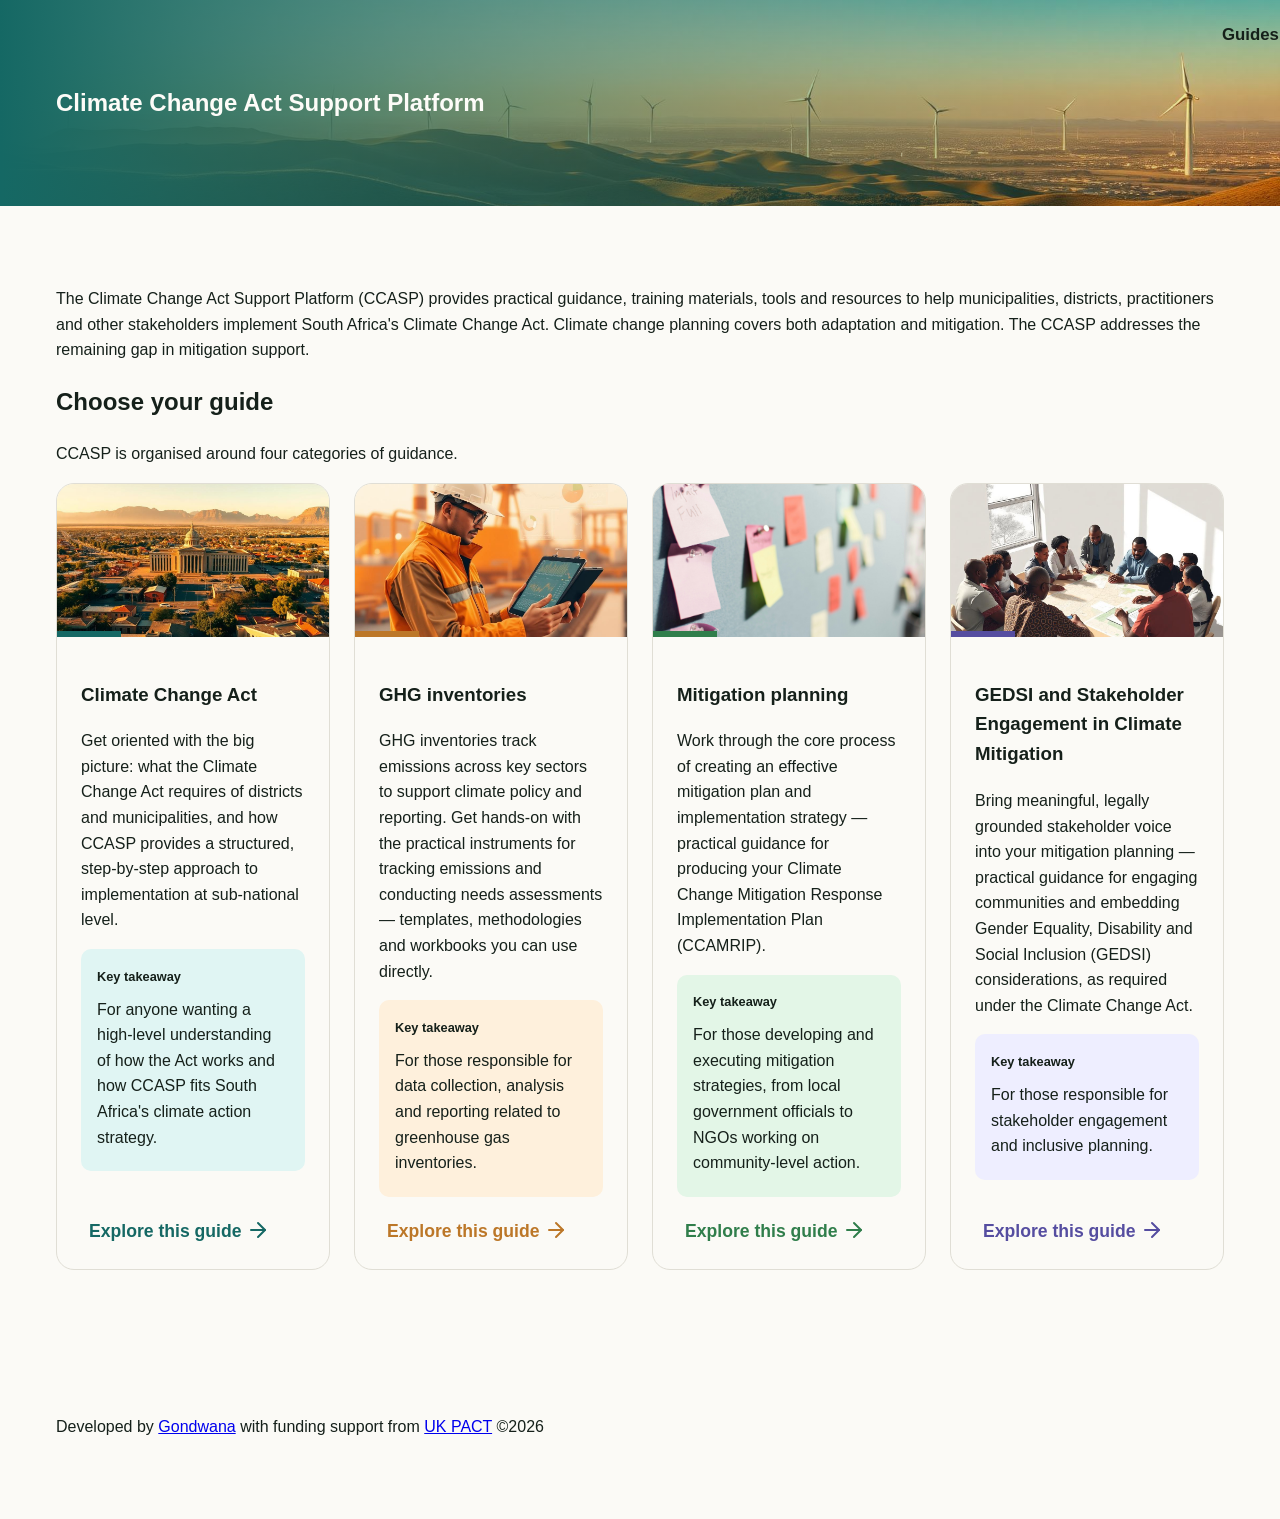
==== index.html @ 38585c21 "Subpages." ====
<!DOCTYPE html>
<html lang="en">
<head>
  <meta charset="UTF-8">
  <meta name="viewport" content="width=device-width, initial-scale=1.0">
  <title>CCASP — Climate Change Act Support Platform</title>
  <meta name="description" content="Guidance, tools, training and resources helping South African municipalities, districts and practitioners implement the mitigation requirements of the Climate Change Act.">
  <meta property="og:title" content="CCASP — Climate Change Act Support Platform">
  <meta property="og:description" content="Practical guidance for GHG inventories, CCAMNRAs and CCAMRIPs at sub-national level in South Africa.">
  <link rel="stylesheet" href="assets/css/styles.css">
  <link rel="icon" href="favicon.ico" type="image/x-icon">
</head>
<body>
  <!-- Header -->
  <!--header class="header">
    <div class="container">
      <h1 class="text-2xl font-bold">Climate Change Act Support Platform</h1>
    </div>
  </header-->

  <!-- Top-right vertical menu -->
  <nav id="vertical-menu" class="vertical-menu">
    <button id="menu-toggle" class="vertical-menu-toggle" aria-label="Open menu" aria-expanded="false">
      <span class="menu-text">Guides</span>
      <!--span class="bar"></span>
      <span class="bar"></span>
      <span class="bar"></span-->
    </button>

    <div id="menu-panel" class="vertical-menu-panel" hidden>
      <a href="https://ukpact2.lateral.co.za/ccasp/cca/" class="menu-link">
        <span class="menu-icon">📘</span>
        <span class="menu-label">Climate Change Act</span>
      </a>
      <a href="https://ukpact2.lateral.co.za/ccasp/ghg-inventories/" class="menu-link">
        <span class="menu-icon">📊</span>
        <span class="menu-label">GHG Inventories</span>
      </a>
      <a href="https://ukpact2.lateral.co.za/ccasp/mitigation-planning/" class="menu-link">
        <span class="menu-icon">📋</span>
        <span class="menu-label">Mitigation Planning</span>
      </a>
      <a href="https://ukpact2.lateral.co.za/ccasp/civil-society-involvement/" class="menu-link">
        <span class="menu-icon">🤝</span>
        <span class="menu-label">GEDSI &amp; Stakeholder Engagement</span>
      </a>
    </div>
  </nav>  

  <!-- Hero Section -->
  <section class="hero section">
    <img src="assets/hero.jpg" alt="Wind turbines on rolling South African hills at golden hour" class="hero-image">
    <div class="hero-overlay"></div>
    <div class="container">
      <reveal-element>
        <div>
          <!--p class="text-xs font-semibold uppercase tracking-wider" style="color: rgba(255, 255, 255, 0.8);">
            Republic of South Africa · Climate Change Act
          </p-->
          <h1 class="text-4xl md:text-6xl font-bold leading-tight mt-4">
            Climate Change Act Support Platform
          </h1>
          <!--p class="mt-6 max-w-2xl text-lg" style="color: rgba(255, 255, 255, 0.9);">
            Guidance, tools and resources to help municipalities, districts and practitioners meet the Climate Change Act’s mitigation requirements in South Africa
          </p-->
          <!--a href="#pathways" class="btn mt-9">
            Find your guide
            <span>→</span>
          </a-->
        </div>
      </reveal-element>
    </div>
  </section>

  <!-- Pathways Section -->
  <section class="section">
    <div class="container">
      <reveal-element>
        <div>
          <p class="mt-3 max-w-2xl text-muted-foreground">
            The Climate Change Act Support Platform (CCASP) provides practical guidance, training materials, tools and resources to help municipalities, districts, practitioners and other stakeholders implement South Africa's Climate Change Act. Climate change planning covers both adaptation and mitigation. The CCASP addresses the remaining gap in mitigation support.
            <!--br>Pick the one that matches the work in front of you.-->
          </p>
          <h2 class="text-3xl md:text-4xl font-bold">Choose your guide</h2>
          <p  id="pathways" class="mt-3 max-w-2xl text-muted-foreground">
            CCASP is organised around four categories of guidance. <!--Pick the one that matches the work in front of you. -->
          </p>
        </div>
      </reveal-element>

      <div  id="pathways" class="mt-12 grid-2">
        <reveal-element class="track-understand">
          <ccasp-keycard img="assets/understand.jpg" href="https://ukpact2.lateral.co.za/ccasp/cca/">
            <!--span slot="for">For municipalities & districts</span-->
            <span slot="title">Climate Change Act</span>
            <span slot="description">Get oriented with the big picture: what the Climate Change Act requires of districts and municipalities, and how CCASP provides a structured, step-by-step approach to implementation at sub-national level.</span>
            <span slot="takeaway">For anyone wanting a high-level understanding of how the Act works and how CCASP fits South Africa's climate action strategy.</span>
          </ccasp-keycard>
        </reveal-element>

        <reveal-element class="track-tools">
          <ccasp-keycard img="assets/tools.jpg" href="https://ukpact2.lateral.co.za/ccasp/ghg-inventories/">
            <!--span slot="for">For practitioners</span-->
            <span slot="title">GHG inventories</span>
            <span slot="description">GHG inventories track emissions across key sectors to support climate policy and reporting. Get hands-on with the practical instruments for tracking emissions and conducting needs assessments — templates, methodologies and workbooks you can use directly.</span>
            <span slot="takeaway">For those responsible for data collection, analysis and reporting related to greenhouse gas inventories.</span>
          </ccasp-keycard>
        </reveal-element>

        <reveal-element class="track-implement">
          <ccasp-keycard img="assets/patrick-perkins-ETRPjvb0KM0-unsplash.jpg" href="https://ukpact2.lateral.co.za/ccasp/mitigation-planning/">
            <!--span slot="for">For stakeholders</span-->
            <span slot="title">Mitigation planning</span>
            <span slot="description">Work through the core process of creating an effective mitigation plan and implementation strategy — practical guidance for producing your Climate Change Mitigation Response Implementation Plan (CCAMRIP).</span>
            <span slot="takeaway">For those developing and executing mitigation strategies, from local government officials to NGOs working on community-level action.</span>
          </ccasp-keycard>
        </reveal-element>

        <reveal-element class="track-training">
          <ccasp-keycard img="assets/implement.jpg" href="https://ukpact2.lateral.co.za/ccasp/civil-society-involvement/">
            <!--span slot="for">For learners & facilitators</span-->
            <span slot="title">GEDSI and Stakeholder Engagement in Climate Mitigation</span>
            <span slot="description">Bring meaningful, legally grounded stakeholder voice into your mitigation planning — practical guidance for engaging communities and embedding Gender Equality, Disability and Social Inclusion (GEDSI) considerations, as required under the Climate Change Act.</span>
            <span slot="takeaway">For those responsible for stakeholder engagement and inclusive planning.</span>
          </ccasp-keycard>
        </reveal-element>        

      </div>
    </div>
  </section>

  <!-- What CCASP Covers -->
  <!--section class="section" style="background-color: var(--secondary); border-top: 1px solid var(--border);">
    <div class="container">
      <reveal-element>
        <div>
          <h2 class="text-2xl md:text-3xl font-bold">What the CCASP covers</h2>
          <p class="mt-3 max-w-3xl">
            The Climate Change Act Support Platform (CCASP) has been developed to assist municipalities, districts, practitioners and other stakeholders in implementing the requirements of South Africa's Climate Change Act.
            <br>The platform provides practical guidance, training materials, tools and resources to strengthen climate change mitigation planning, support legislative compliance, and build institutional capacity for effective climate action.
<p>
Climate change planning encompasses both adaptation and mitigation.
<br>Adaptation focuses on reducing vulnerability and building resilience to the impacts of climate change that are already occurring or are expected in the future.
<br>Mitigation focuses on reducing greenhouse gas (GHG) emissions and enhancing carbon sinks to limit the extent of future climate change. 
<br>While South Africa has made significant progress in supporting adaptation planning through initiatives such as the Let's Respond Toolkit (link to Toolkit website), there remains a need for practical guidance to support climate change mitigation planning and implementation. CCASP has therefore been developed to address this gap.
<p>
The platform provides practical guidance and resources to support:<br>
      <ul class="mt-8 grid gap-3 md:grid-cols-2">
        <reveal-element>
          <li class="flex gap-3 items-start p-4 border border-border bg-card rounded-xl">
            <span class="mt-2 w-1.5 h-1.5 rounded-full bg-track-understand shrink-0"></span>
            <span>Climate Change Mitigation Needs and Response Assessments (CCAMNRAs)</span>
          </li>
        </reveal-element>
        <reveal-element>
          <li class="flex gap-3 items-start p-4 border border-border bg-card rounded-xl">
            <span class="mt-2 w-1.5 h-1.5 rounded-full bg-track-understand shrink-0"></span>
            <span>Climate Change Mitigation Response Implementation Plans (CCAMRIPs)</span>
          </li>
        </reveal-element>
        <reveal-element>
          <li class="flex gap-3 items-start p-4 border border-border bg-card rounded-xl">
            <span class="mt-2 w-1.5 h-1.5 rounded-full bg-track-understand shrink-0"></span>
            <span>Greenhouse gas (GHG) inventory development</span>
          </li>
        </reveal-element>
        <reveal-element>
          <li class="flex gap-3 items-start p-4 border border-border bg-card rounded-xl">
            <span class="mt-2 w-1.5 h-1.5 rounded-full bg-track-understand shrink-0"></span>
            <span>Stakeholder engagement and GEDSI considerations</span>
          </li>
        </reveal-element>
        <reveal-element>
          <li class="flex gap-3 items-start p-4 border border-border bg-card rounded-xl">
            <span class="mt-2 w-1.5 h-1.5 rounded-full bg-track-understand shrink-0"></span>
            <span>Climate change mitigation planning and implementation</span>
          </li>
        </reveal-element>
      </ul>
Together, these modules provide a structured, step-by-step approach to implementing the mitigation requirements of the Climate Change Act at the sub-national level.
<p>
          </p>
        </div>
      </reveal-element>

    </div>
  </section-->

  <!-- Footer -->
  <footer class="section" style="border-top: 0px solid var(--border);">
    <div class="container">
      <p class="text-sm text-muted-foreground">
        Developed by <a href="https://gondwanagroup.co.za/">Gondwana</a> with funding support from <a href="https://ukpact.co.uk">UK PACT</a> &copy;2026
      </p>
    </div>
  </footer>

  <!-- Web Components -->
  <script src="components/reveal-element.js"></script>
  <script>
    const menu = document.getElementById('vertical-menu');
    const toggle = document.getElementById('menu-toggle');
    const panel = document.getElementById('menu-panel');
    const links = panel.querySelectorAll('.menu-link');

    function openMenu() {
      menu.classList.add('active');
      toggle.setAttribute('aria-expanded', 'true');
      //document.body.style.overflow = 'hidden';
    }

    function closeMenu() {
      menu.classList.remove('active');
      toggle.setAttribute('aria-expanded', 'false');
      document.body.style.overflow = '';
    }

    toggle.addEventListener('click', () => {
      const isOpen = menu.classList.contains('active');
      isOpen ? closeMenu() : openMenu();
    });

    // Close on backdrop click
    menu.addEventListener('click', (e) => {
      if (e.target === menu) closeMenu();
    });

    // Close on link click (after navigation begins)
    links.forEach(link => {
      link.addEventListener('click', () => closeMenu());
    });

    // Close on Escape key
    document.addEventListener('keydown', (e) => {
      if (e.key === 'Escape' && menu.classList.contains('active')) closeMenu();
    });
  </script>
</body>
</html>
---- assets/css/styles.css ----
/* Base reset and variables */
:root {
  --radius: 0.625rem;
  --background: oklch(0.985 0.006 95);
  --foreground: oklch(0.23 0.02 160);
  --card: oklch(1 0 0);
  --card-foreground: oklch(0.23 0.02 160);
  --popover: oklch(1 0 0);
  --popover-foreground: oklch(0.23 0.02 160);
  --primary: oklch(0.47 0.075 190);
  --primary-foreground: oklch(0.99 0.005 95);
  --secondary: oklch(0.95 0.012 95);
  --secondary-foreground: oklch(0.23 0.02 160);
  --muted: oklch(0.95 0.012 95);
  --muted-foreground: oklch(0.48 0.015 150);
  --accent: oklch(0.94 0.02 180);
  --accent-foreground: oklch(0.23 0.02 160);
  --destructive: oklch(0.577 0.245 27.325);
  --destructive-foreground: oklch(0.99 0.005 95);
  --border: oklch(0.9 0.012 95);
  --input: oklch(0.9 0.012 95);
  --ring: oklch(0.47 0.075 190);

  /* Track colours */
  --track-understand: oklch(0.47 0.075 190);
  --track-understand-soft: oklch(0.955 0.022 190);
  --track-tools: oklch(0.63 0.125 65);
  --track-tools-soft: oklch(0.96 0.03 75);
  --track-implement: oklch(0.53 0.11 152);
  --track-implement-soft: oklch(0.955 0.028 152);
  --track-training: oklch(0.47 0.13 285);
  --track-training-soft: oklch(0.955 0.025 285);
}

/* Base styles */
body {
  margin: 0;
  font-family: -apple-system, BlinkMacSystemFont, 'Segoe UI', Roboto, sans-serif;
  background-color: var(--background);
  color: var(--foreground);
  line-height: 1.6;
}

* {
  box-sizing: border-box;
}

.container {
  max-width: 1200px;
  margin: 0 auto;
  padding: 0 1rem;
}
/* Utility classes */

.track-understand {
  --track-color: var(--track-understand);
  --track-bg: var(--track-understand);
  --track-bg-soft: var(--track-understand-soft);
}
.track-tools {
  --track-color: var(--track-tools);
  --track-bg: var(--track-tools);
  --track-bg-soft: var(--track-tools-soft);
}
.track-implement {
  --track-color: var(--track-implement);
  --track-bg: var(--track-implement);
  --track-bg-soft: var(--track-implement-soft);
}
.track-training{
  --track-color: var(--track-training);
  --track-bg: var(--track-training);
  --track-bg-soft: var(--track-training-soft);
}
.text-track { color: var(--track-color); }
.bg-track { background-color: var(--track-bg); }
.bg-track-soft { background-color: var(--track-bg-soft); }

/* Button styles */
.btn {
  display: inline-flex;
  align-items: center;
  gap: 0.5rem;
  padding: 0.75rem 1.5rem;
  border-radius: 9999px;
  background-color: var(--background);
  color: var(--foreground);
  text-decoration: none;
  font-weight: 600;
  transition: transform 0.3s ease;
}

.btn:hover {
  transform: translateY(-2px);
}

@media (prefers-reduced-motion: reduce) {
  .btn:hover {
    transform: none;
  }
}

/* Card styles */
.card {
  background: var(--card);
  border: 1px solid var(--border);
  border-radius: var(--radius);
  overflow: hidden;
  transition: transform 0.3s ease, box-shadow 0.3s ease;
  padding: 5px;
}

.card:hover {
  transform: translateY(-4px);
  box-shadow: 2px 2px 5px var(--track-color, red);
  border: 5px solid red;
}

@media (prefers-reduced-motion: reduce) {
  .card:hover {
    transform: none;
  }
}

/* Header styles */
.header {
  padding: 2rem 0;
  border-bottom: 1px solid var(--border);
}

/* Section styles */
.section {
  padding: 4rem 0;
}

/* Grid layout */
.grid-2 {
  display: grid;
  grid-template-columns: repeat(auto-fit, minmax(200px, 1fr));
  gap: 1.5rem;
}

/* Hero section */
.hero {
  position: relative;
  overflow: hidden;
  color: var(--primary-foreground);
}

.hero-image {
  position: absolute;
  top: 0;
  left: 0;
  width: 100%;
  height: 100%;
  object-fit: cover;
  z-index: -1;
}

.hero-overlay {
  position: absolute;
  top: 0;
  left: 0;
  width: 100%;
  height: 100%;
  background: linear-gradient(to right, var(--primary), transparent);
  z-index: -1;
}

/* Track card */
.track-card {
  display: flex;
  flex-direction: column;
  height: 100%;
  border: 1px solid var(--border);
  border-radius: calc(var(--radius) + 8px);
  overflow: hidden;
  transition: transform 0.3s ease, box-shadow 0.3s ease;
}

.track-card:hover {
  transform: translateY(-4px);
  box-shadow: 2px 2px 8px var(--track-color);
}

.track-card-image {
  position: relative;
  aspect-ratio: 16/9;
  overflow: hidden;
}

.track-card-image img {
  width: 100%;
  height: 100%;
  object-fit: cover;
  transition: transform 0.7s ease;
}

.track-card:hover .track-card-image img {
  transform: scale(1.05);
}

.track-card-content {
  flex: 1;
  padding: 1.5rem 1.5rem 0 1.5rem;
}

.track-card-color-bar {
  position: absolute;
  bottom: 0;
  left: 0;
  height: 6px;
  width: 4rem;
  transition: width 0.5s ease;
}

.track-card:hover .track-card-color-bar {
  width: 100%;
}

.track-card a.explore {
  font-size: 1.1em;
  font-weight: bold;
  text-decoration: none;
  &>span.arrow {
    transition: margin-left 0.3s ease;
  }
  &:hover>span.arrow {
    margin-left: 0.3em;
  }
}
.card-bottom {
  display: flex;
  flex-direction: column;
  align-content: end;
  transition: transform 0.3s ease, box-shadow 0.3s ease;
  padding: 0 0 1.5rem 2rem;
}

/* Reveal animation */
.reveal {
  opacity: 0;
  transform: translateY(16px);
  transition: opacity 0.7s ease, transform 0.7s ease;
}

.reveal.visible {
  opacity: 1;
  transform: translateY(0);
}

@media (prefers-reduced-motion: reduce) {
  .reveal {
    transition: none;
    opacity: 1;
    transform: translateY(0);
  }
}

/* Responsive */
@media (max-width: 768px) {
  .grid-2 {
    grid-template-columns: 1fr;
  }
  
  .section {
    padding: 2rem 0;
  }
}

.key-takeaway {
  padding: 0.3em 1em;
  border-radius: 0.625em;
  margin-bottom: 1em;

  &>p:first-child {
    font-weight: bold;
    font-size: 0.8em;
    margin-bottom: 0;
  }
  &>p:nth-child(2) {
    margin-top:0.6em;
  }
}

/* ── Vertical menu ── */

/* Overlay backdrop (optional — dim the hero when menu is open) */
.vertical-menu-overlay {
  position: fixed;
  inset: 0;
  background: rgba(0, 0, 0, 0.3);
  z-index: 99;
  opacity: 0;
  pointer-events: none;
  transition: opacity 0.3s ease;
}
.vertical-menu.active .vertical-menu-overlay {
  opacity: 0.8;
  pointer-events: auto;
}

/* Toggle button */
.vertical-menu-toggle {
  position: fixed;
  top: 1.5rem;
  right: 1.5rem;
  z-index: 100;
  display: flex;
  flex-direction: column;
  gap: 5px;
  width: 40px;
  height: 40px;
  border: none;
  background: transparent;
  cursor: pointer;
  border-radius: 8px;
  transition: background 0.2s ease;
}
.vertical-menu-toggle:hover {
  background: rgba(255, 255, 255, 0.15);
}
.vertical-menu-toggle .bar {
  display: block;
  width: 100%;
  height: 2px;
  background: #fff;
  border-radius: 2px;
  transition: transform 0.3s ease, opacity 0.3s ease;
}

/* Hamburger → X animation */
.vertical-menu.active .vertical-menu-toggle .bar:nth-child(1) {
  transform: translateY(7px) rotate(45deg);
}
.vertical-menu.active .vertical-menu-toggle .bar:nth-child(2) {
  opacity: 0;
}
.vertical-menu.active .vertical-menu-toggle .bar:nth-child(3) {
  transform: translateY(-7px) rotate(-45deg);
}

/* Panel */
.vertical-menu-panel {
  position: fixed;
  top: 50px;
  right: 0;
  width: min(360px, 85vw);
  height: 100vh;
  background: var(--card);
  border-left: 1px solid var(--border);
  border-top-left-radius: calc(var(--radius) + 8px);
  border-bottom-left-radius: calc(var(--radius) + 8px);
  z-index: 100;
  transform: translateX(100%);
  transition: transform 0.35s cubic-bezier(0.4, 0, 0.2, 1);
  display: flex;
  flex-direction: column;
  padding: 2rem 0;
  overflow-y: auto;
}
.vertical-menu.active .vertical-menu-panel {
  transform: translateX(0);
}

.menu-text {
  text-decoration: none;
  font-size: 1.05rem;
  font-weight: 600;
  color: var(--foreground);
}
/* Menu links */
.menu-link {
  display: flex;
  align-items: center;
  gap: 1rem;
  padding: 1rem 2rem;
  text-decoration: none;
  color: var(--foreground);
  font-size: 1.05rem;
  font-weight: 500;
  transition: background 0.2s ease, padding-left 0.2s ease;
  border-bottom: 1px solid var(--border);
}
.menu-link:last-child {
  border-bottom: none;
}
.menu-link:hover {
  background: var(--secondary);
  padding-left: 2.5rem;
}
.menu-link .menu-icon {
  font-size: 1.4rem;
  width: 2rem;
  text-align: center;
}
.menu-link .menu-label {
  flex: 1;
}

/* Close button */
.menu-close {
  margin-top: auto;
  padding: 1rem 2rem;
  text-align: right;
  background: transparent;
  border: none;
  color: var(--muted-foreground);
  cursor: pointer;
  font-size: 0.85rem;
  letter-spacing: 0.5px;
  text-transform: uppercase;
}
.menu-close:hover {
  color: var(--foreground);
}

/* ── Responsive: hide menu on desktop, show on small screens ── */
@media (min-width: 768px) {
  .vertical-menu-toggle {
    /*display: none;*/
  }
  .vertical-menu-panel {
    /* Keep panel hidden on desktop */
  }
}

.footer {
  text-align: center; padding: 2rem; font-size: .85rem;
  border-top: 1px solid var(--border); color: #777;
}
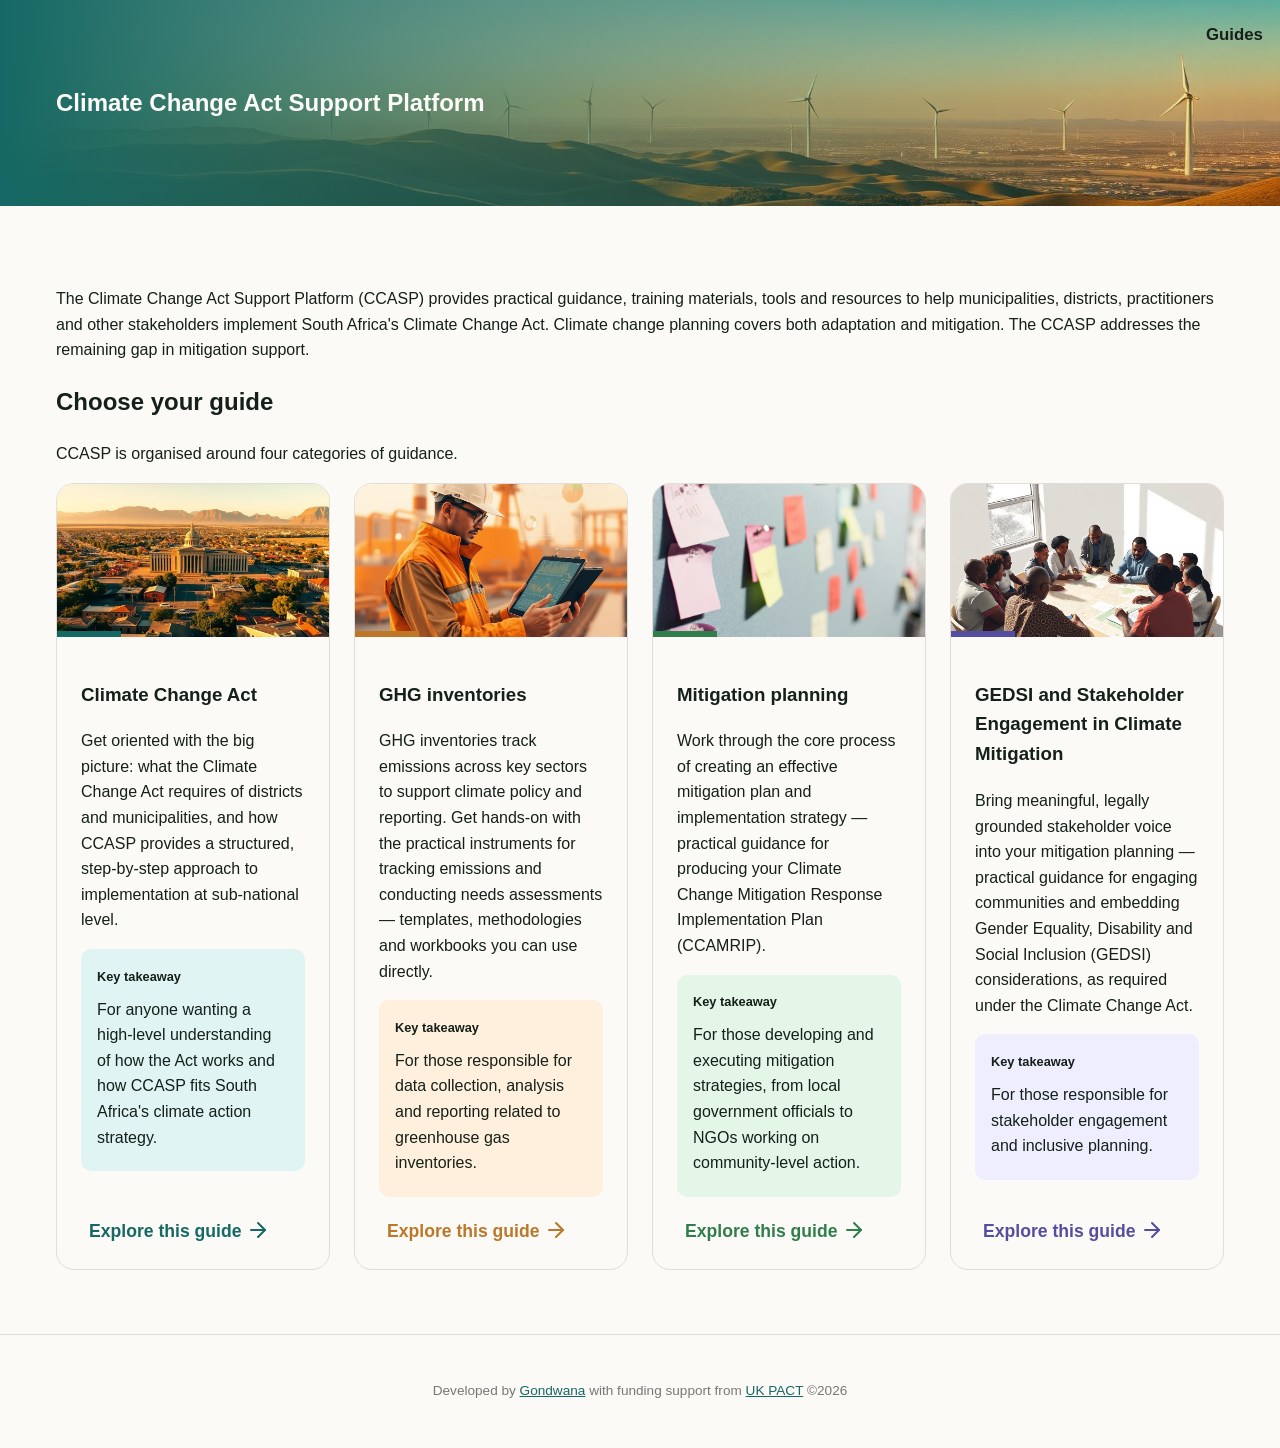
==== commit 7d760812: "Minor menu reposition" ====
--- a/index.html
+++ b/index.html
@@ -90,7 +90,7 @@
 
       <div  id="pathways" class="mt-12 grid-2">
         <reveal-element class="track-understand">
-          <ccasp-keycard img="assets/understand.jpg" href="https://ukpact2.lateral.co.za/ccasp/cca/">
+          <ccasp-keycard img="assets/understand.jpg" href="cca.html"accesskey> <!-- href="https://ukpact2.lateral.co.za/ccasp/cca/"> -->
             <!--span slot="for">For municipalities & districts</span-->
             <span slot="title">Climate Change Act</span>
             <span slot="description">Get oriented with the big picture: what the Climate Change Act requires of districts and municipalities, and how CCASP provides a structured, step-by-step approach to implementation at sub-national level.</span>
@@ -99,7 +99,7 @@
         </reveal-element>
 
         <reveal-element class="track-tools">
-          <ccasp-keycard img="assets/tools.jpg" href="https://ukpact2.lateral.co.za/ccasp/ghg-inventories/">
+          <ccasp-keycard img="assets/tools.jpg" href="ghg-inventories.html"> <!--href="ghg.html">  href="https://ukpact2.lateral.co.za/ccasp/ghg-inventories/"> -->
             <!--span slot="for">For practitioners</span-->
             <span slot="title">GHG inventories</span>
             <span slot="description">GHG inventories track emissions across key sectors to support climate policy and reporting. Get hands-on with the practical instruments for tracking emissions and conducting needs assessments — templates, methodologies and workbooks you can use directly.</span>
@@ -108,7 +108,7 @@
         </reveal-element>
 
         <reveal-element class="track-implement">
-          <ccasp-keycard img="assets/patrick-perkins-ETRPjvb0KM0-unsplash.jpg" href="https://ukpact2.lateral.co.za/ccasp/mitigation-planning/">
+          <ccasp-keycard img="assets/patrick-perkins-ETRPjvb0KM0-unsplash.jpg" href="mitigationplanning.html"> <!--href="https://ukpact2.lateral.co.za/ccasp/mitigation-planning/"> -->
             <!--span slot="for">For stakeholders</span-->
             <span slot="title">Mitigation planning</span>
             <span slot="description">Work through the core process of creating an effective mitigation plan and implementation strategy — practical guidance for producing your Climate Change Mitigation Response Implementation Plan (CCAMRIP).</span>
@@ -117,7 +117,7 @@
         </reveal-element>
 
         <reveal-element class="track-training">
-          <ccasp-keycard img="assets/implement.jpg" href="https://ukpact2.lateral.co.za/ccasp/civil-society-involvement/">
+          <ccasp-keycard img="assets/implement.jpg" href="stakeholder.html"> <!--href="https://ukpact2.lateral.co.za/ccasp/civil-society-involvement/"> -->
             <!--span slot="for">For learners & facilitators</span-->
             <span slot="title">GEDSI and Stakeholder Engagement in Climate Mitigation</span>
             <span slot="description">Bring meaningful, legally grounded stakeholder voice into your mitigation planning — practical guidance for engaging communities and embedding Gender Equality, Disability and Social Inclusion (GEDSI) considerations, as required under the Climate Change Act.</span>
@@ -187,12 +187,8 @@
   </section-->
 
   <!-- Footer -->
-  <footer class="section" style="border-top: 0px solid var(--border);">
-    <div class="container">
-      <p class="text-sm text-muted-foreground">
-        Developed by <a href="https://gondwanagroup.co.za/">Gondwana</a> with funding support from <a href="https://ukpact.co.uk">UK PACT</a> &copy;2026
-      </p>
-    </div>
+  <footer class="footer">
+    <p>Developed by <a href="https://gondwanagroup.co.za/" style="color:var(--primary);">Gondwana</a> with funding support from <a href="https://ukpact.co.uk" style="color:var(--primary);">UK PACT</a> &copy;2026</p>
   </footer>
 
   <!-- Web Components -->
--- a/assets/css/styles.css
+++ b/assets/css/styles.css
@@ -304,7 +304,7 @@
 .vertical-menu-toggle {
   position: fixed;
   top: 1.5rem;
-  right: 1.5rem;
+  right: 2.5rem;
   z-index: 100;
   display: flex;
   flex-direction: column;
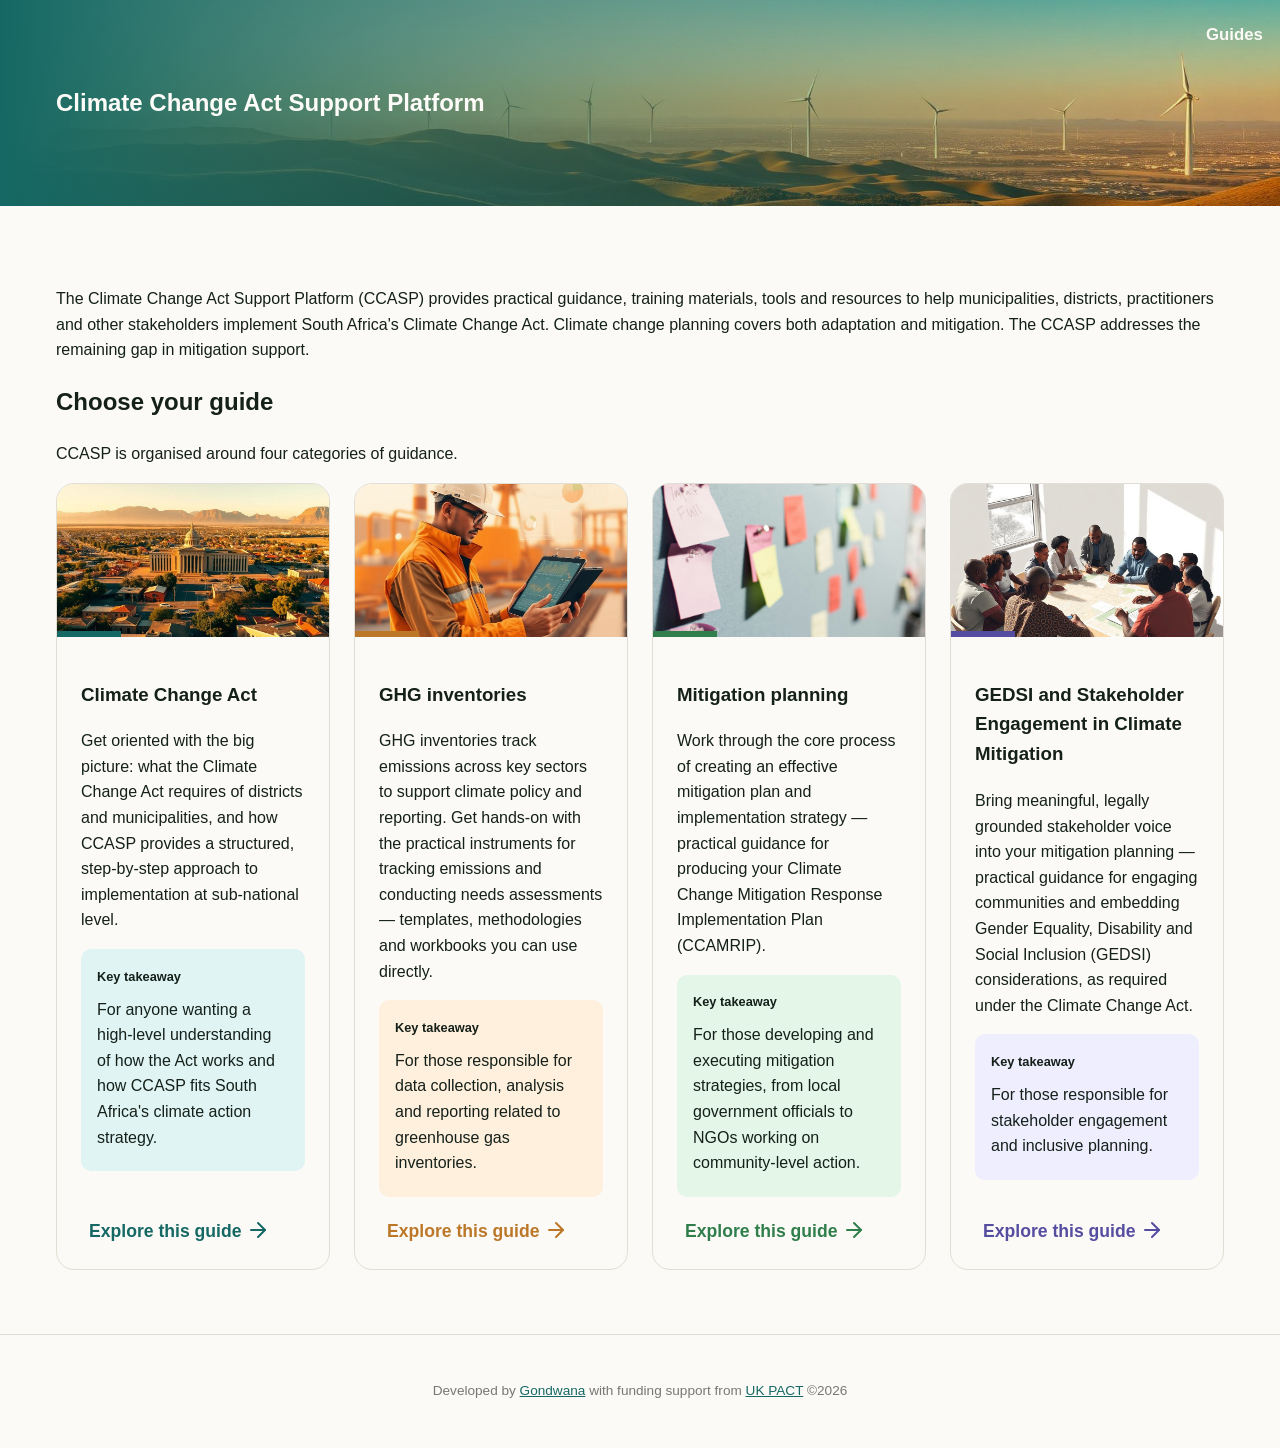
==== commit 0b317cde: "Fix menu links" ====
--- a/index.html
+++ b/index.html
@@ -28,19 +28,19 @@
     </button>
 
     <div id="menu-panel" class="vertical-menu-panel" hidden>
-      <a href="https://ukpact2.lateral.co.za/ccasp/cca/" class="menu-link">
+      <a href="cca.html" class="menu-link">
         <span class="menu-icon">📘</span>
         <span class="menu-label">Climate Change Act</span>
       </a>
-      <a href="https://ukpact2.lateral.co.za/ccasp/ghg-inventories/" class="menu-link">
+      <a href="ghg-inventories.html" class="menu-link">
         <span class="menu-icon">📊</span>
         <span class="menu-label">GHG Inventories</span>
       </a>
-      <a href="https://ukpact2.lateral.co.za/ccasp/mitigation-planning/" class="menu-link">
+      <a href="mitigationplanning.html" class="menu-link">
         <span class="menu-icon">📋</span>
         <span class="menu-label">Mitigation Planning</span>
       </a>
-      <a href="https://ukpact2.lateral.co.za/ccasp/civil-society-involvement/" class="menu-link">
+      <a href="stakeholder.html" class="menu-link">
         <span class="menu-icon">🤝</span>
         <span class="menu-label">GEDSI &amp; Stakeholder Engagement</span>
       </a>
@@ -90,7 +90,7 @@
 
       <div  id="pathways" class="mt-12 grid-2">
         <reveal-element class="track-understand">
-          <ccasp-keycard img="assets/understand.jpg" href="cca.html"accesskey> <!-- href="https://ukpact2.lateral.co.za/ccasp/cca/"> -->
+          <ccasp-keycard img="assets/understand.jpg" href="cca.html"> <!-- href="https://ukpact2.lateral.co.za/ccasp/cca/"> -->
             <!--span slot="for">For municipalities & districts</span-->
             <span slot="title">Climate Change Act</span>
             <span slot="description">Get oriented with the big picture: what the Climate Change Act requires of districts and municipalities, and how CCASP provides a structured, step-by-step approach to implementation at sub-national level.</span>
--- a/assets/css/styles.css
+++ b/assets/css/styles.css
@@ -367,7 +367,8 @@
   text-decoration: none;
   font-size: 1.05rem;
   font-weight: 600;
-  color: var(--foreground);
+  /*color: var(--foreground);*/
+  color: var(--background);
 }
 /* Menu links */
 .menu-link {
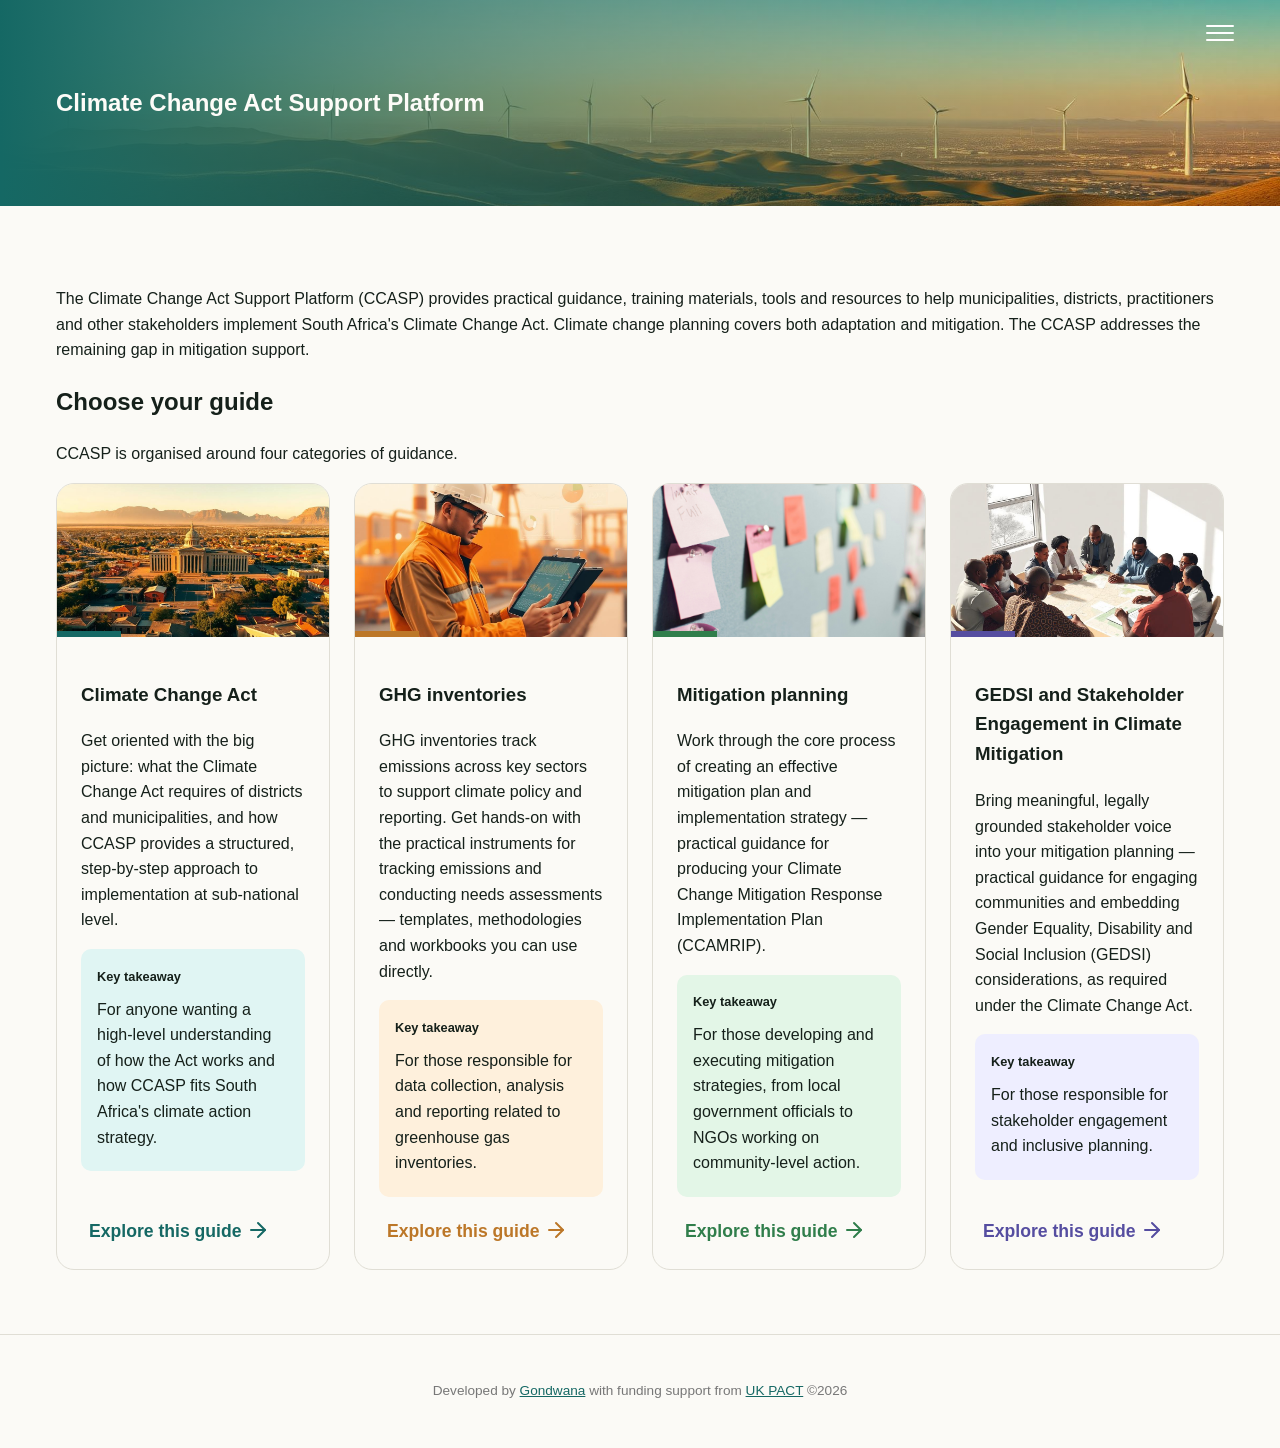
==== commit c13ab72a: "Reinstate 3 lines" ====
--- a/index.html
+++ b/index.html
@@ -21,10 +21,10 @@
   <!-- Top-right vertical menu -->
   <nav id="vertical-menu" class="vertical-menu">
     <button id="menu-toggle" class="vertical-menu-toggle" aria-label="Open menu" aria-expanded="false">
-      <span class="menu-text">Guides</span>
-      <!--span class="bar"></span>
+      <!--span class="menu-text">Guides</span-->
       <span class="bar"></span>
-      <span class="bar"></span-->
+      <span class="bar"></span>
+      <span class="bar"></span>
     </button>
 
     <div id="menu-panel" class="vertical-menu-panel" hidden>
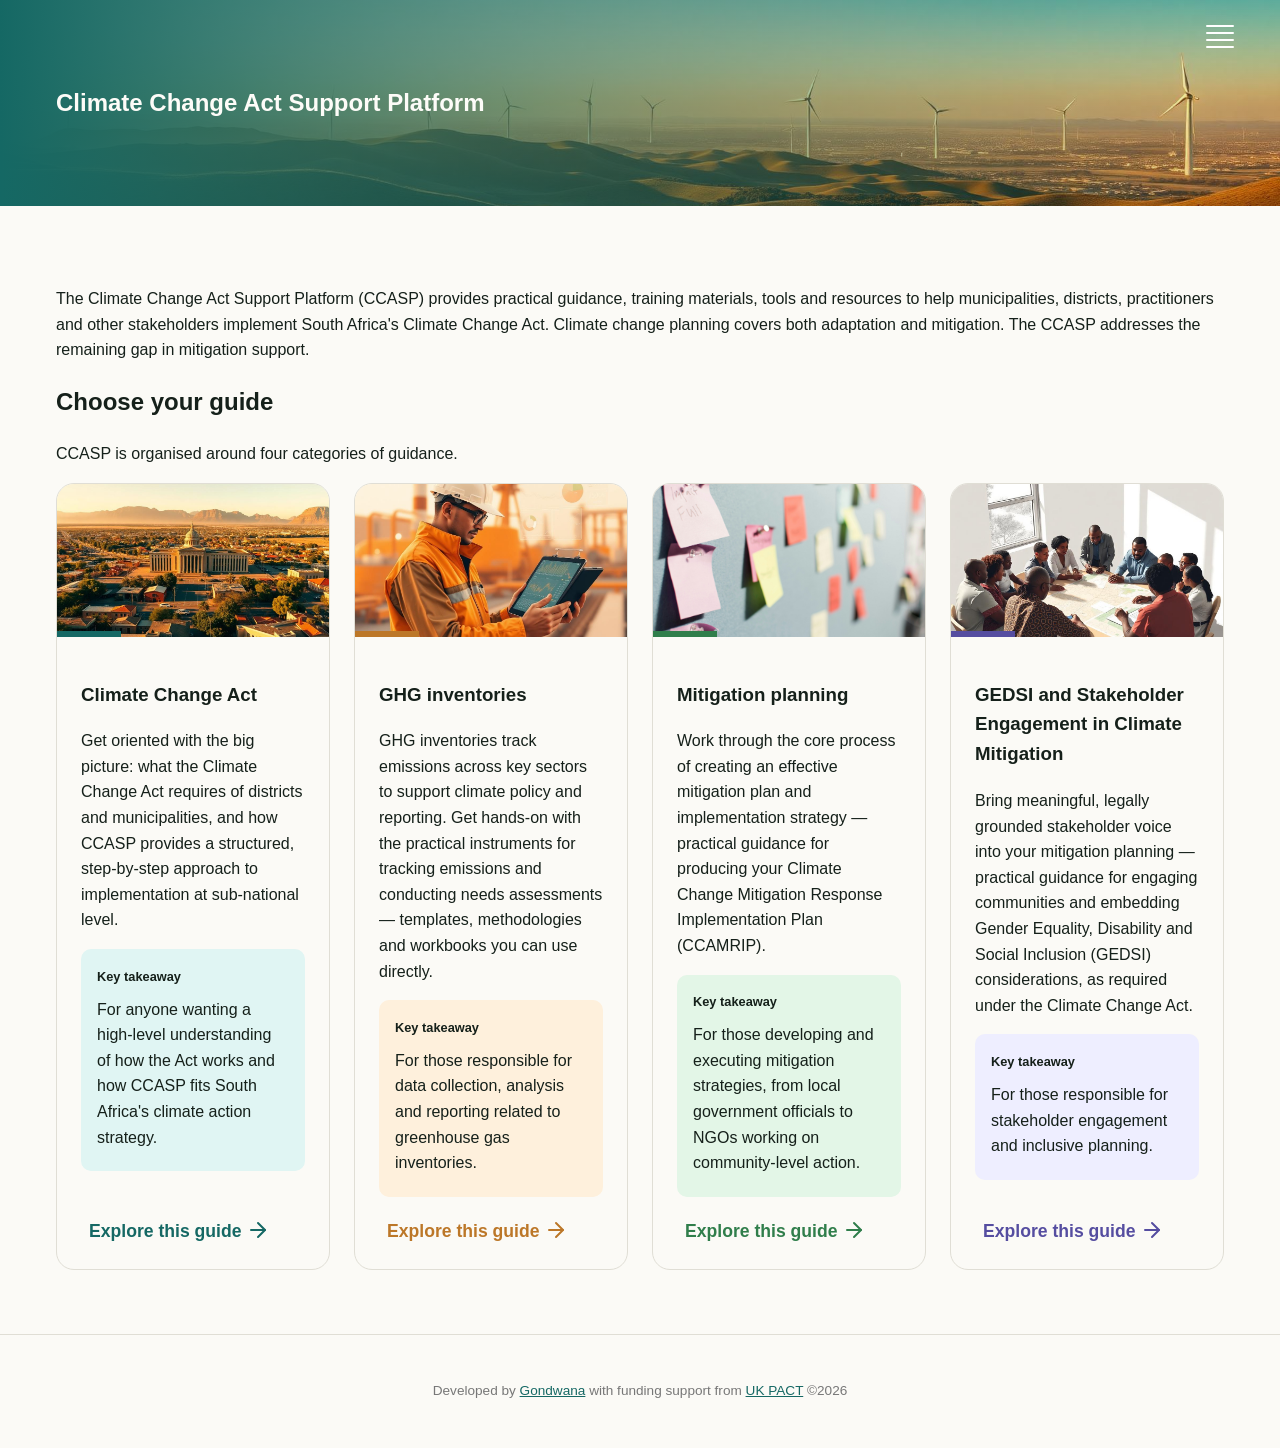
==== commit 2314f510: "Add extra bar to 'menu'  - comment out GHG top blurb" ====
--- a/index.html
+++ b/index.html
@@ -22,6 +22,7 @@
   <nav id="vertical-menu" class="vertical-menu">
     <button id="menu-toggle" class="vertical-menu-toggle" aria-label="Open menu" aria-expanded="false">
       <!--span class="menu-text">Guides</span-->
+      <span class="bar"></span>
       <span class="bar"></span>
       <span class="bar"></span>
       <span class="bar"></span>
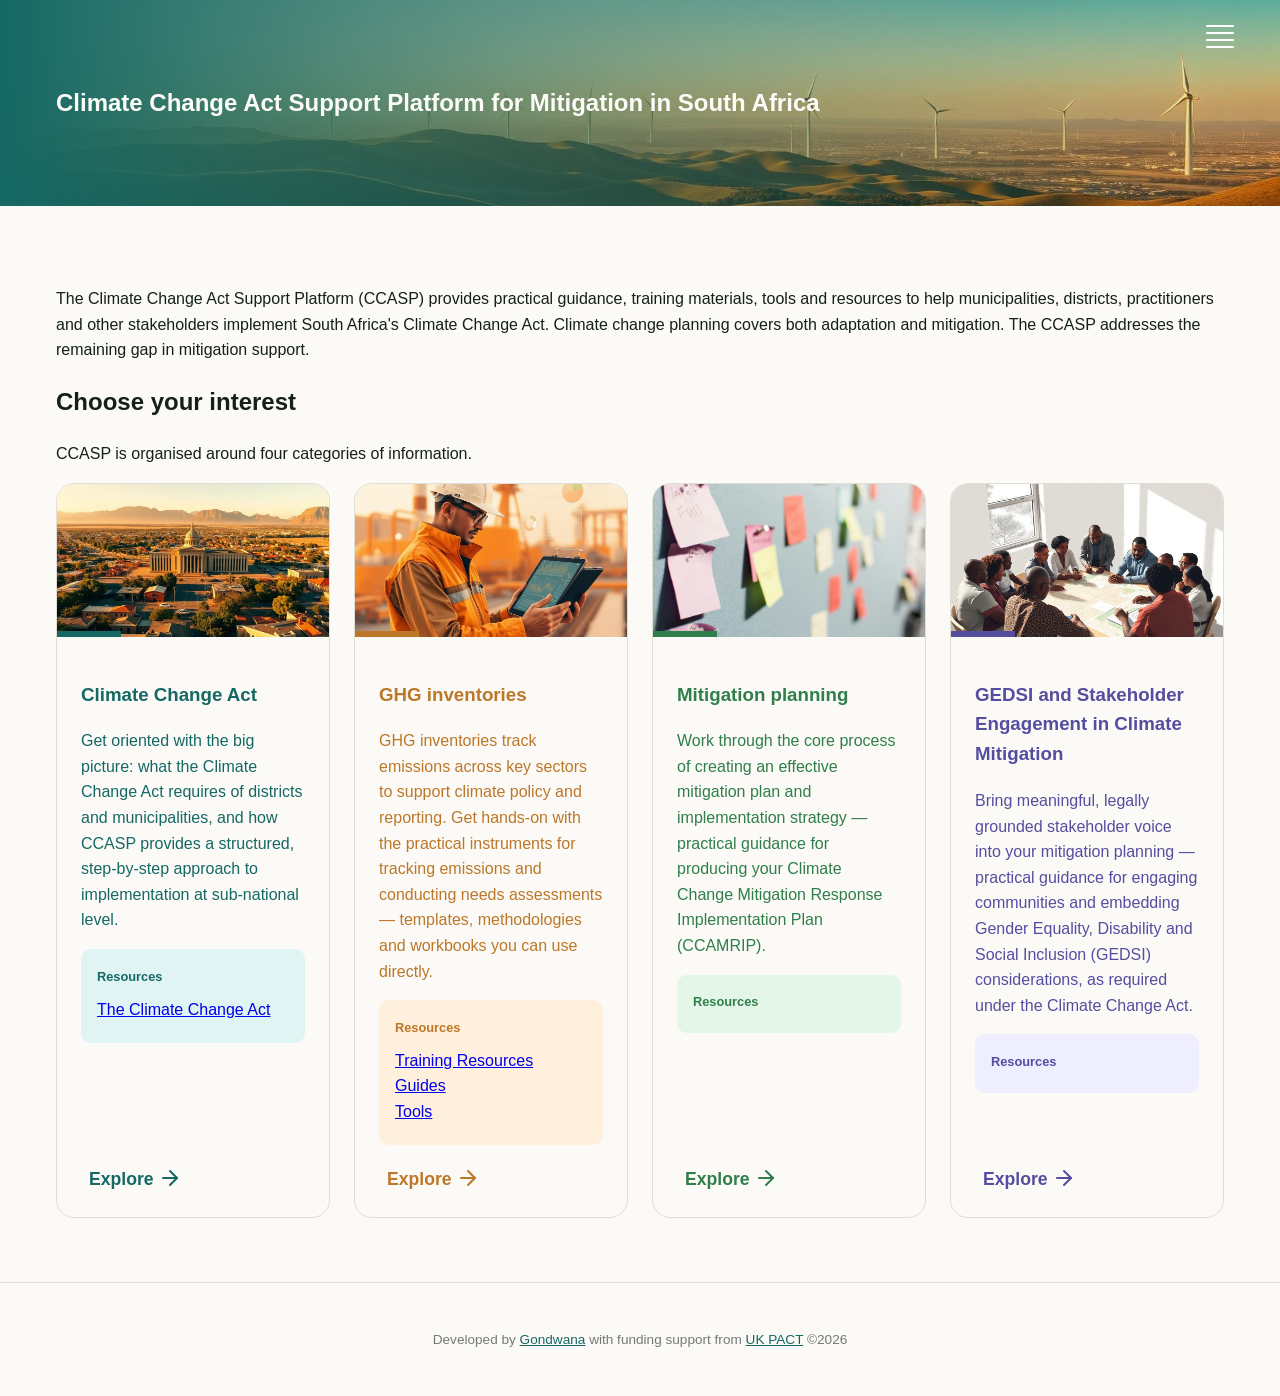
==== commit e166ede6: "Fri meet changes" ====
--- a/index.html
+++ b/index.html
@@ -59,7 +59,8 @@
             Republic of South Africa · Climate Change Act
           </p-->
           <h1 class="text-4xl md:text-6xl font-bold leading-tight mt-4">
-            Climate Change Act Support Platform
+            Climate Change Act Support Platform for
+            Mitigation in South Africa
           </h1>
           <!--p class="mt-6 max-w-2xl text-lg" style="color: rgba(255, 255, 255, 0.9);">
             Guidance, tools and resources to help municipalities, districts and practitioners meet the Climate Change Act’s mitigation requirements in South Africa
@@ -82,9 +83,9 @@
             The Climate Change Act Support Platform (CCASP) provides practical guidance, training materials, tools and resources to help municipalities, districts, practitioners and other stakeholders implement South Africa's Climate Change Act. Climate change planning covers both adaptation and mitigation. The CCASP addresses the remaining gap in mitigation support.
             <!--br>Pick the one that matches the work in front of you.-->
           </p>
-          <h2 class="text-3xl md:text-4xl font-bold">Choose your guide</h2>
+          <h2 class="text-3xl md:text-4xl font-bold">Choose your interest</h2>
           <p  id="pathways" class="mt-3 max-w-2xl text-muted-foreground">
-            CCASP is organised around four categories of guidance. <!--Pick the one that matches the work in front of you. -->
+            CCASP is organised around four categories of information. <!--Pick the one that matches the work in front of you. -->
           </p>
         </div>
       </reveal-element>
@@ -95,7 +96,9 @@
             <!--span slot="for">For municipalities & districts</span-->
             <span slot="title">Climate Change Act</span>
             <span slot="description">Get oriented with the big picture: what the Climate Change Act requires of districts and municipalities, and how CCASP provides a structured, step-by-step approach to implementation at sub-national level.</span>
-            <span slot="takeaway">For anyone wanting a high-level understanding of how the Act works and how CCASP fits South Africa's climate action strategy.</span>
+            <span slot="takeaway">
+              <a href="https://www.dffe.gov.za/sites/default/files/legislations/cca_assented_g50966vol709n5050.pdf">The Climate Change Act</a>
+            </span>
           </ccasp-keycard>
         </reveal-element>
 
@@ -104,7 +107,11 @@
             <!--span slot="for">For practitioners</span-->
             <span slot="title">GHG inventories</span>
             <span slot="description">GHG inventories track emissions across key sectors to support climate policy and reporting. Get hands-on with the practical instruments for tracking emissions and conducting needs assessments — templates, methodologies and workbooks you can use directly.</span>
-            <span slot="takeaway">For those responsible for data collection, analysis and reporting related to greenhouse gas inventories.</span>
+            <span slot="takeaway"><a href="https://ukpact.lateral.co.za/files/">Training Resources
+              <br/>Guides
+              <br/>Tools
+              </a>
+            </span>
           </ccasp-keycard>
         </reveal-element>
 
@@ -113,7 +120,7 @@
             <!--span slot="for">For stakeholders</span-->
             <span slot="title">Mitigation planning</span>
             <span slot="description">Work through the core process of creating an effective mitigation plan and implementation strategy — practical guidance for producing your Climate Change Mitigation Response Implementation Plan (CCAMRIP).</span>
-            <span slot="takeaway">For those developing and executing mitigation strategies, from local government officials to NGOs working on community-level action.</span>
+            <span slot="takeaway"></span>
           </ccasp-keycard>
         </reveal-element>
 
@@ -122,7 +129,7 @@
             <!--span slot="for">For learners & facilitators</span-->
             <span slot="title">GEDSI and Stakeholder Engagement in Climate Mitigation</span>
             <span slot="description">Bring meaningful, legally grounded stakeholder voice into your mitigation planning — practical guidance for engaging communities and embedding Gender Equality, Disability and Social Inclusion (GEDSI) considerations, as required under the Climate Change Act.</span>
-            <span slot="takeaway">For those responsible for stakeholder engagement and inclusive planning.</span>
+            <span slot="takeaway"></span>
           </ccasp-keycard>
         </reveal-element>        
 
--- a/assets/css/styles.css
+++ b/assets/css/styles.css
@@ -56,6 +56,7 @@
   --track-color: var(--track-understand);
   --track-bg: var(--track-understand);
   --track-bg-soft: var(--track-understand-soft);
+  text-decoration: none;
 }
 .track-tools {
   --track-color: var(--track-tools);
@@ -229,6 +230,21 @@
     margin-left: 0.3em;
   }
 }
+.track-card a.top {
+  display: flex;
+  flex-direction: column;
+  height: 100%;
+  /*font-size: 1.1em;
+  font-weight: bold;*/
+  text-decoration: none;
+  &>span.arrow {
+    transition: margin-left 0.3s ease;
+  }
+  &:hover>span.arrow {
+    margin-left: 0.3em;
+  }
+}
+
 .card-bottom {
   display: flex;
   flex-direction: column;
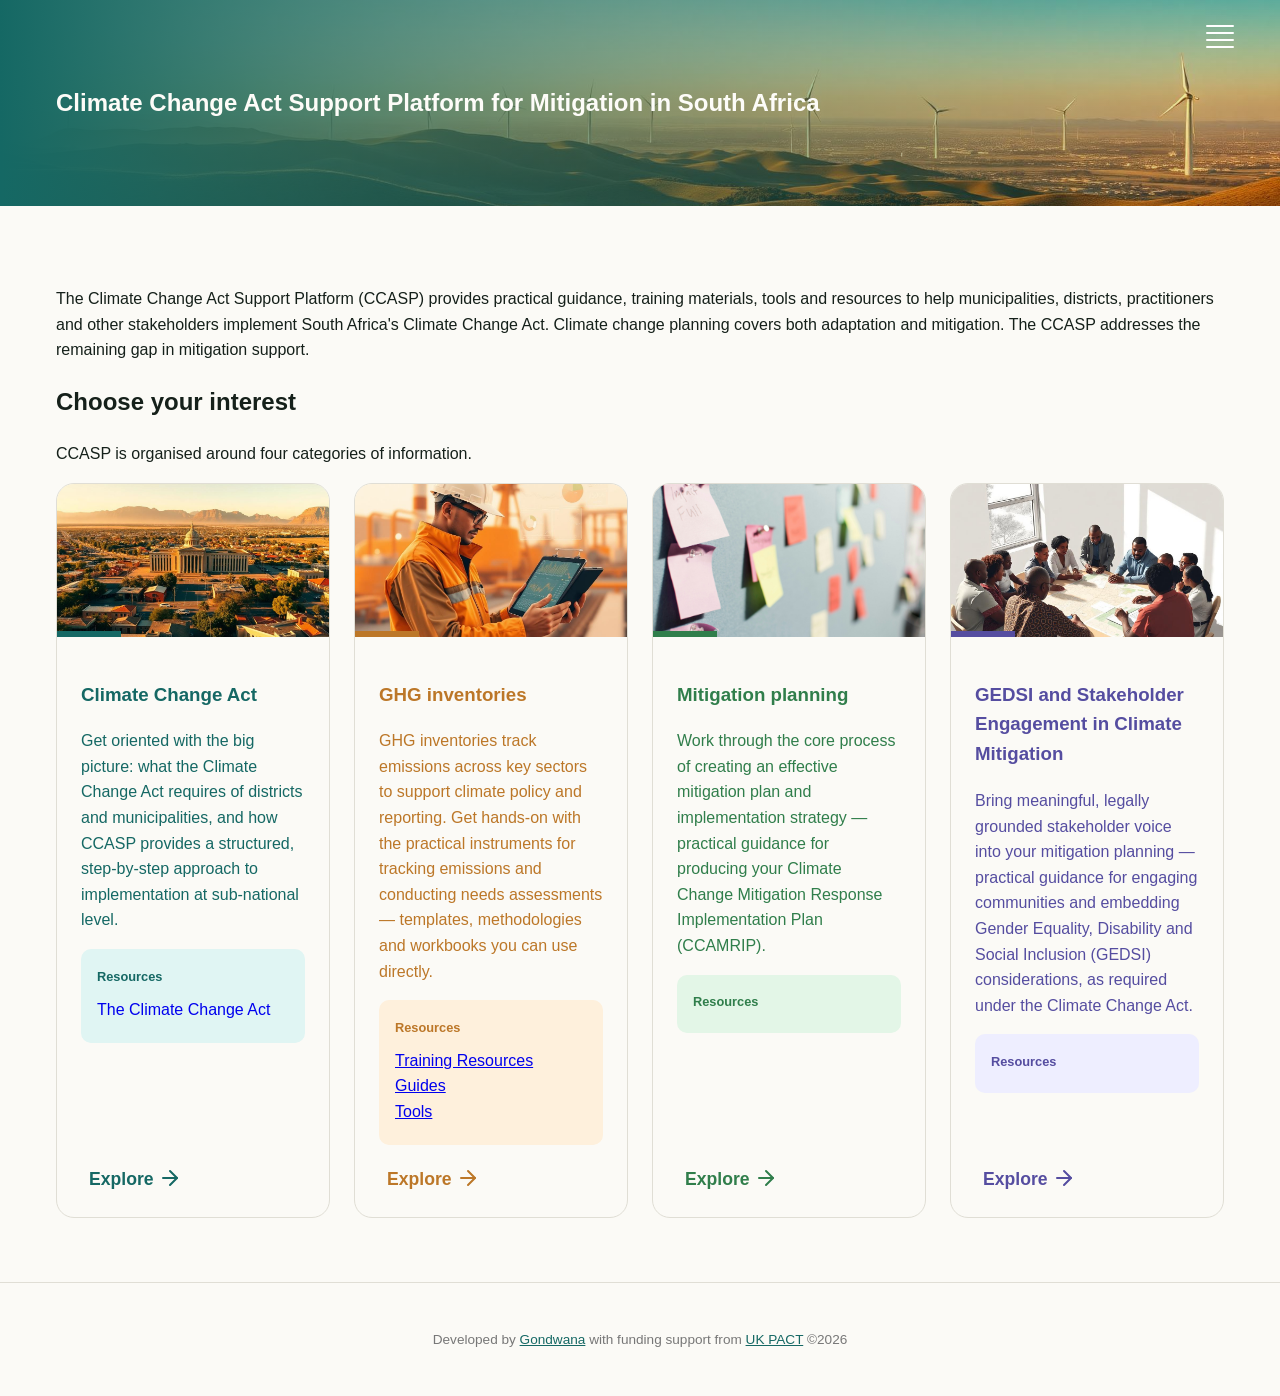
==== commit ce4e22a6: "non-decorated link" ====
--- a/index.html
+++ b/index.html
@@ -97,7 +97,7 @@
             <span slot="title">Climate Change Act</span>
             <span slot="description">Get oriented with the big picture: what the Climate Change Act requires of districts and municipalities, and how CCASP provides a structured, step-by-step approach to implementation at sub-national level.</span>
             <span slot="takeaway">
-              <a href="https://www.dffe.gov.za/sites/default/files/legislations/cca_assented_g50966vol709n5050.pdf">The Climate Change Act</a>
+              <a href="https://www.dffe.gov.za/sites/default/files/legislations/cca_assented_g50966vol709n5050.pdf" style="text-decoration: none">The Climate Change Act</a>
             </span>
           </ccasp-keycard>
         </reveal-element>
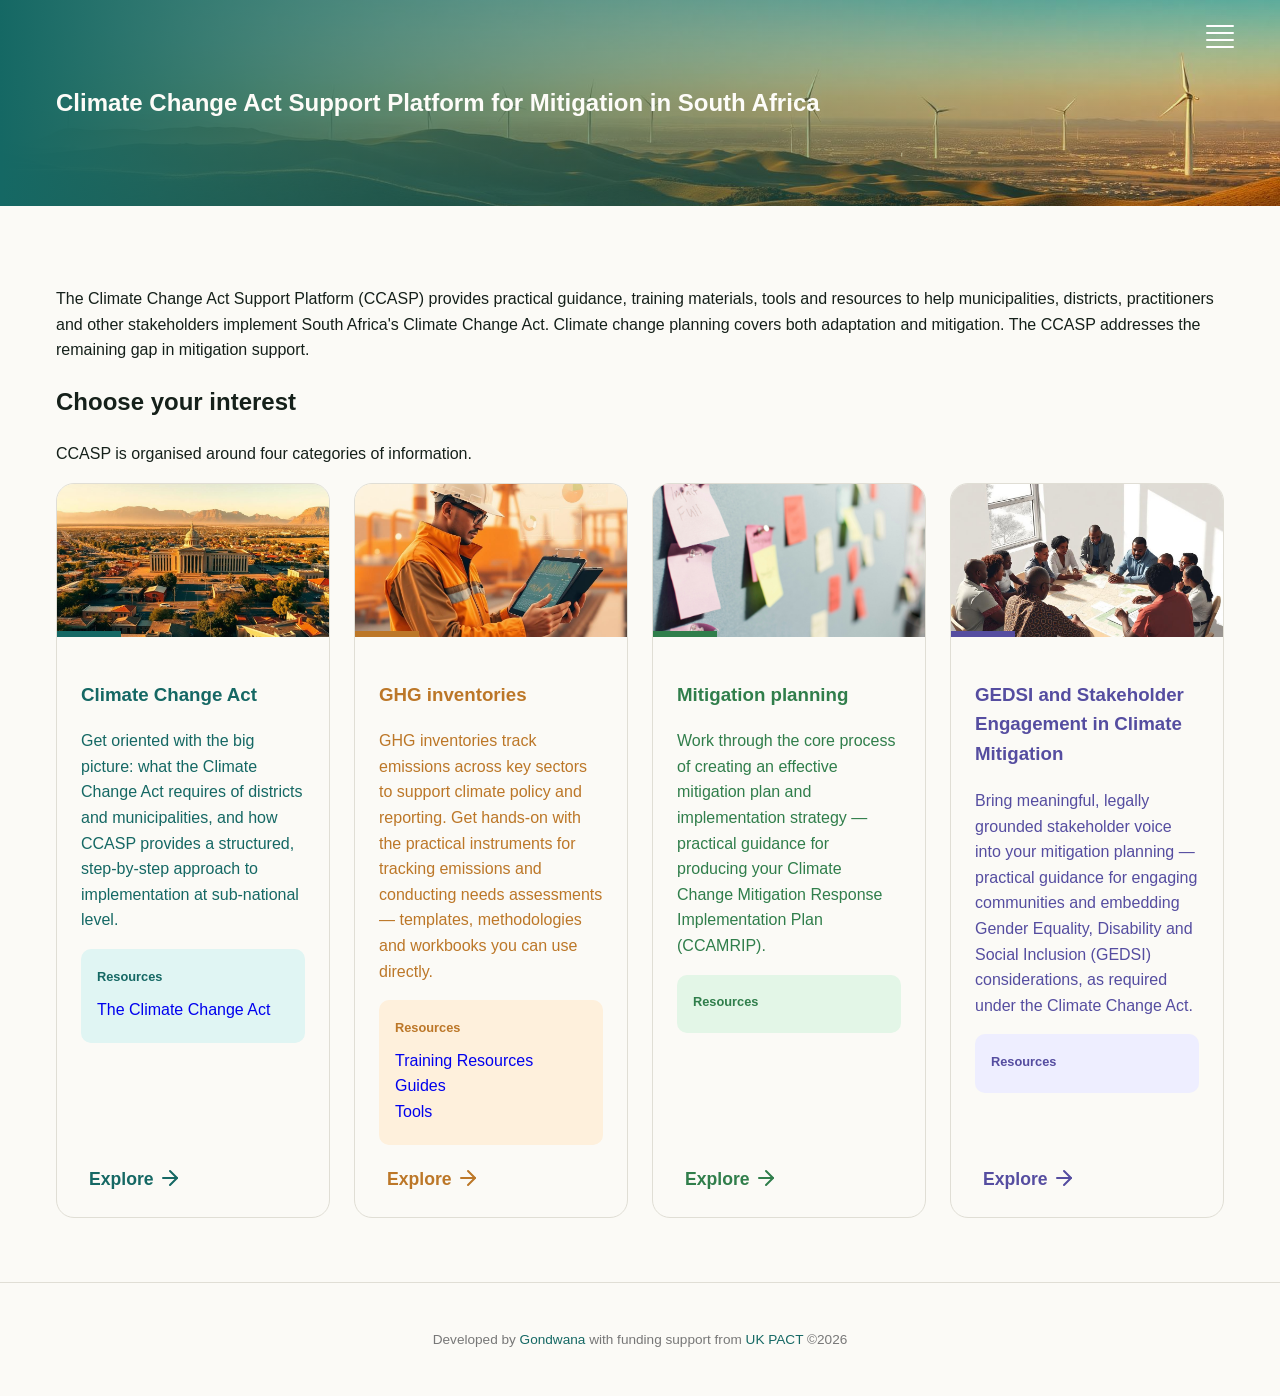
==== commit 6420958c: "Fix anchor underlines only on hover" ====
--- a/index.html
+++ b/index.html
@@ -97,7 +97,7 @@
             <span slot="title">Climate Change Act</span>
             <span slot="description">Get oriented with the big picture: what the Climate Change Act requires of districts and municipalities, and how CCASP provides a structured, step-by-step approach to implementation at sub-national level.</span>
             <span slot="takeaway">
-              <a href="https://www.dffe.gov.za/sites/default/files/legislations/cca_assented_g50966vol709n5050.pdf" style="text-decoration: none">The Climate Change Act</a>
+              <a href="https://www.dffe.gov.za/sites/default/files/legislations/cca_assented_g50966vol709n5050.pdf">The Climate Change Act</a>
             </span>
           </ccasp-keycard>
         </reveal-element>
@@ -120,7 +120,7 @@
             <!--span slot="for">For stakeholders</span-->
             <span slot="title">Mitigation planning</span>
             <span slot="description">Work through the core process of creating an effective mitigation plan and implementation strategy — practical guidance for producing your Climate Change Mitigation Response Implementation Plan (CCAMRIP).</span>
-            <span slot="takeaway"></span>
+            <!--span slot="takeaway"></span-->
           </ccasp-keycard>
         </reveal-element>
 
--- a/assets/css/styles.css
+++ b/assets/css/styles.css
@@ -45,6 +45,13 @@
   box-sizing: border-box;
 }
 
+a {
+  text-decoration: none;
+}
+a:hover {
+  text-decoration: underline;
+}
+
 .container {
   max-width: 1200px;
   margin: 0 auto;
